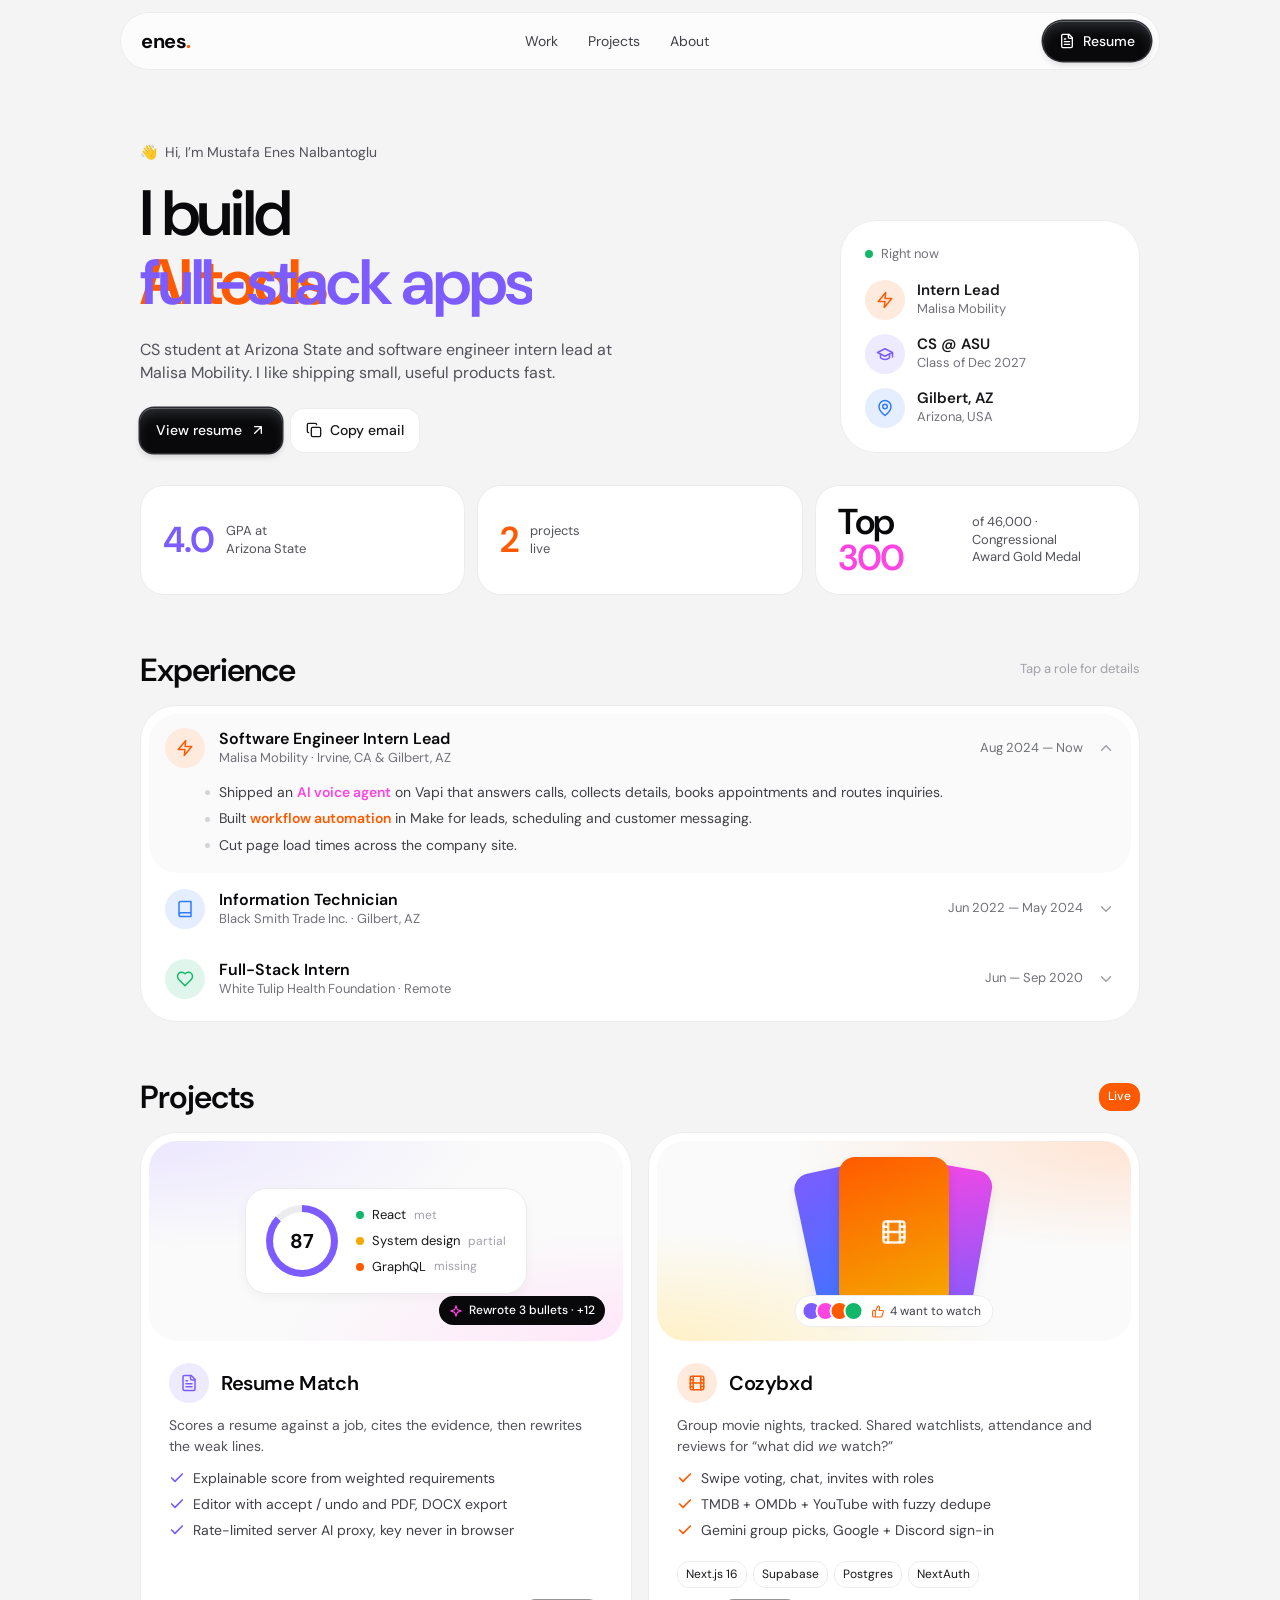
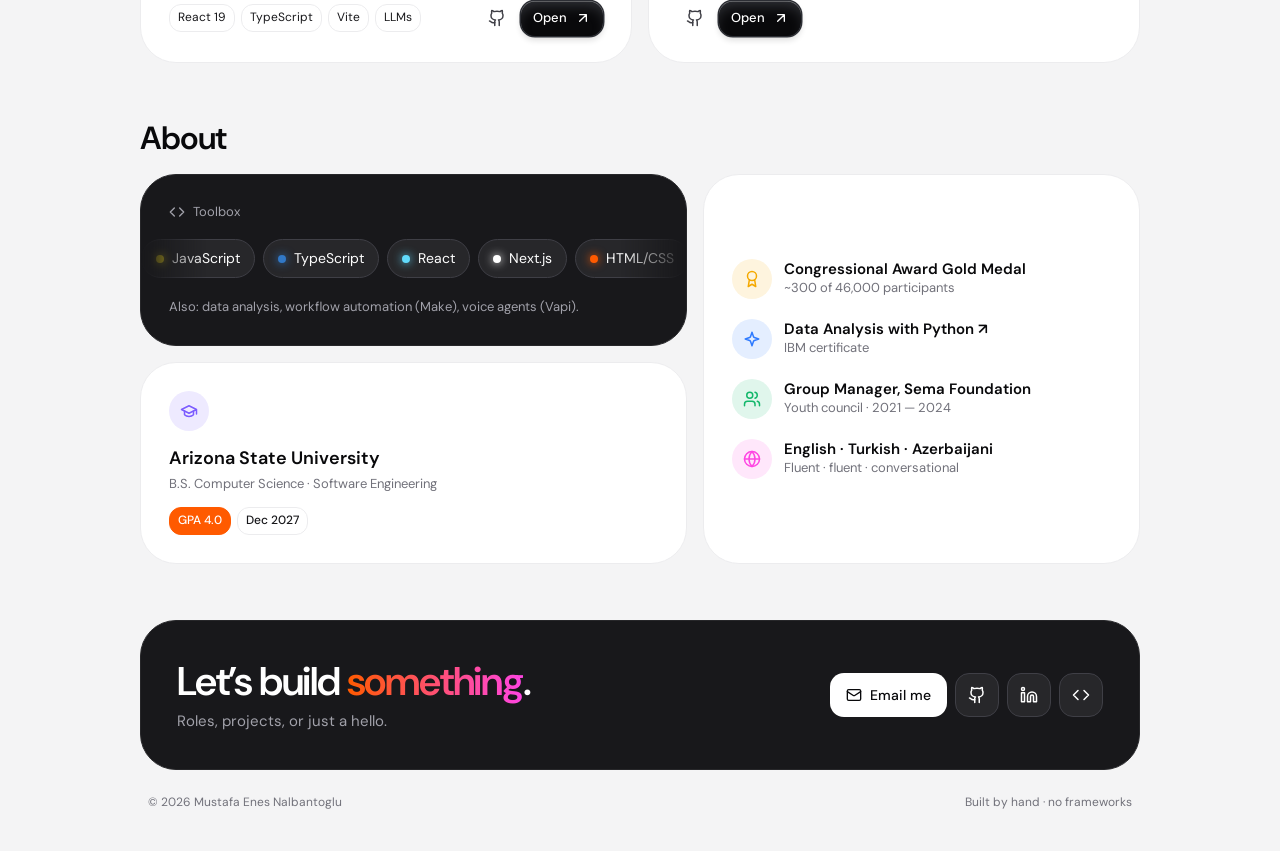
==== index.html @ 62c31217 "Minimal resume site for enesnal.com Static single page following DESIGN.md (Awesomic tokens): experi" ====
<!doctype html>
<html lang="en">
<head>
  <meta charset="utf-8">
  <meta name="viewport" content="width=device-width, initial-scale=1">
  <title>Enes Nalbantoglu</title>
  <meta name="description" content="Mustafa Enes Nalbantoglu — CS at Arizona State University (4.0). Software engineer building AI tools, full-stack apps and automation.">
  <meta name="theme-color" content="#f4f4f5">
  <meta property="og:title" content="Enes Nalbantoglu">
  <meta property="og:description" content="CS at ASU. I build AI tools, full-stack apps and automation.">
  <meta property="og:url" content="https://enesnal.com">
  <meta property="og:type" content="website">
  <link rel="canonical" href="https://enesnal.com">
  <link rel="icon" href="/favicon.svg" type="image/svg+xml">
  <link rel="preconnect" href="https://fonts.googleapis.com">
  <link rel="preconnect" href="https://fonts.gstatic.com" crossorigin>
  <link href="https://fonts.googleapis.com/css2?family=DM+Sans:opsz,wght@9..40,400..700&display=swap" rel="stylesheet">
  <link rel="stylesheet" href="/styles.css">
</head>
<body>
  <!-- Icon sprite (Lucide paths) -->
  <svg width="0" height="0" style="position:absolute" aria-hidden="true">
    <defs>
      <symbol id="i-zap" viewBox="0 0 24 24"><path d="M13 2 3 14h9l-1 8 10-12h-9l1-8z"/></symbol>
      <symbol id="i-book" viewBox="0 0 24 24"><path d="M4 19.5v-15A2.5 2.5 0 0 1 6.5 2H20v20H6.5a2.5 2.5 0 0 1 0-5H20"/></symbol>
      <symbol id="i-heart" viewBox="0 0 24 24"><path d="M19 14c1.49-1.46 3-3.21 3-5.5A5.5 5.5 0 0 0 16.5 3c-1.76 0-3 .5-4.5 2-1.5-1.5-2.74-2-4.5-2A5.5 5.5 0 0 0 2 8.5c0 2.3 1.5 4.05 3 5.5l7 7Z"/></symbol>
      <symbol id="i-cap" viewBox="0 0 24 24"><path d="M22 10v6M2 10l10-5 10 5-10 5z"/><path d="M6 12v5c3 3 9 3 12 0v-5"/></symbol>
      <symbol id="i-award" viewBox="0 0 24 24"><circle cx="12" cy="8" r="6"/><path d="M15.477 12.89 17 22l-5-3-5 3 1.523-9.11"/></symbol>
      <symbol id="i-file" viewBox="0 0 24 24"><path d="M15 2H6a2 2 0 0 0-2 2v16a2 2 0 0 0 2 2h12a2 2 0 0 0 2-2V7Z"/><path d="M14 2v4a2 2 0 0 0 2 2h4M16 13H8M16 17H8M10 9H8"/></symbol>
      <symbol id="i-mail" viewBox="0 0 24 24"><rect width="20" height="16" x="2" y="4" rx="2"/><path d="m22 7-8.97 5.7a1.94 1.94 0 0 1-2.06 0L2 7"/></symbol>
      <symbol id="i-copy" viewBox="0 0 24 24"><rect width="14" height="14" x="8" y="8" rx="2"/><path d="M4 16c-1.1 0-2-.9-2-2V4c0-1.1.9-2 2-2h10c1.1 0 2 .9 2 2"/></symbol>
      <symbol id="i-check" viewBox="0 0 24 24"><path d="M20 6 9 17l-5-5"/></symbol>
      <symbol id="i-arrow" viewBox="0 0 24 24"><path d="M7 7h10v10M7 17 17 7"/></symbol>
      <symbol id="i-chev" viewBox="0 0 24 24"><path d="m6 9 6 6 6-6"/></symbol>
      <symbol id="i-pin" viewBox="0 0 24 24"><path d="M20 10c0 6-8 12-8 12s-8-6-8-12a8 8 0 0 1 16 0Z"/><circle cx="12" cy="10" r="3"/></symbol>
      <symbol id="i-sparkles" viewBox="0 0 24 24"><path d="m12 3-1.9 5.8a2 2 0 0 1-1.3 1.3L3 12l5.8 1.9a2 2 0 0 1 1.3 1.3L12 21l1.9-5.8a2 2 0 0 1 1.3-1.3L21 12l-5.8-1.9a2 2 0 0 1-1.3-1.3Z"/></symbol>
      <symbol id="i-film" viewBox="0 0 24 24"><rect width="18" height="18" x="3" y="3" rx="2"/><path d="M7 3v18M3 7.5h4M3 12h18M3 16.5h4M17 3v18M17 7.5h4M17 16.5h4"/></symbol>
      <symbol id="i-globe" viewBox="0 0 24 24"><circle cx="12" cy="12" r="10"/><path d="M12 2a14.5 14.5 0 0 0 0 20 14.5 14.5 0 0 0 0-20M2 12h20"/></symbol>
      <symbol id="i-users" viewBox="0 0 24 24"><path d="M16 21v-2a4 4 0 0 0-4-4H6a4 4 0 0 0-4 4v2"/><circle cx="9" cy="7" r="4"/><path d="M22 21v-2a4 4 0 0 0-3-3.87M16 3.13a4 4 0 0 1 0 7.75"/></symbol>
      <symbol id="i-code" viewBox="0 0 24 24"><path d="m16 18 6-6-6-6M8 6l-6 6 6 6"/></symbol>
      <symbol id="i-github" viewBox="0 0 24 24"><path d="M15 22v-4a4.8 4.8 0 0 0-1-3.5c3 0 6-2 6-5.5.08-1.25-.27-2.48-1-3.5.28-1.15.28-2.35 0-3.5 0 0-1 0-3 1.5-2.64-.5-5.36-.5-8 0C6 2 5 2 5 2c-.3 1.15-.3 2.35 0 3.5A5.4 5.4 0 0 0 4 9c0 3.5 3 5.5 6 5.5-.39.49-.68 1.05-.85 1.65-.17.6-.22 1.23-.15 1.85v4"/><path d="M9 18c-4.51 2-5-2-7-2"/></symbol>
      <symbol id="i-linkedin" viewBox="0 0 24 24"><path d="M16 8a6 6 0 0 1 6 6v7h-4v-7a2 2 0 0 0-4 0v7h-4v-7a6 6 0 0 1 6-6z"/><rect width="4" height="12" x="2" y="9"/><circle cx="4" cy="4" r="2"/></symbol>
      <symbol id="i-thumb" viewBox="0 0 24 24"><path d="M7 10v12M15 5.88 14 10h5.83a2 2 0 0 1 1.92 2.56l-2.33 8A2 2 0 0 1 17.5 22H4a2 2 0 0 1-2-2v-8a2 2 0 0 1 2-2h2.76a2 2 0 0 0 1.79-1.11L12 2a3.13 3.13 0 0 1 3 3.88Z"/></symbol>
    </defs>
  </svg>

  <div class="progress" aria-hidden="true"></div>

  <header class="nav">
    <a class="logo" href="#top">enes<span>.</span></a>
    <nav aria-label="Sections">
      <a href="#work">Work</a>
      <a href="#projects">Projects</a>
      <a href="#about">About</a>
    </nav>
    <div class="nav-right">
      <a class="btn btn-dark btn-pill" href="/resume.pdf" target="_blank" rel="noopener">
        <svg class="ic"><use href="#i-file"/></svg>Resume
      </a>
      <button class="menu-btn" type="button" aria-label="Open menu" aria-expanded="false" aria-controls="menu">
        <span></span><span></span>
      </button>
    </div>
    <div class="menu" id="menu">
      <a href="#work"><span class="tile t-ember"><svg class="ic"><use href="#i-zap"/></svg></span>Work</a>
      <a href="#projects"><span class="tile t-violet"><svg class="ic"><use href="#i-sparkles"/></svg></span>Projects</a>
      <a href="#about"><span class="tile t-blue"><svg class="ic"><use href="#i-users"/></svg></span>About</a>
      <a href="#contact"><span class="tile t-magenta"><svg class="ic"><use href="#i-mail"/></svg></span>Contact</a>
    </div>
  </header>

  <main class="wrap" id="top">
    <!-- Hero -->
    <section class="hero">
      <div class="hero-main">
        <p class="hello rise" style="--d:0">
          <span class="wave" aria-hidden="true">👋</span> Hi, I’m Mustafa Enes Nalbantoglu
        </p>
        <h1 class="rise" style="--d:1">
          I build<br>
          <span class="rotator" aria-live="polite">
            <span class="word c-ember is-on">AI tools</span>
            <span class="word c-violet">full-stack apps</span>
            <span class="word c-magenta">voice agents</span>
            <span class="word c-green">automations</span>
          </span>
        </h1>
        <p class="lede rise" style="--d:2">CS student at Arizona State and software engineer intern lead at Malisa Mobility. I like shipping small, useful products fast.</p>
        <div class="cta rise" style="--d:3">
          <a class="btn btn-dark" href="/resume.pdf" target="_blank" rel="noopener">View resume <svg class="ic"><use href="#i-arrow"/></svg></a>
          <button class="btn btn-light" type="button" data-copy="menesnalbant@gmail.com">
            <svg class="ic"><use href="#i-copy"/></svg><span>Copy email</span>
          </button>
        </div>
      </div>

      <aside class="card now rise" style="--d:2">
        <p class="card-kicker"><span class="dot"></span> Right now</p>
        <ul class="now-list">
          <li><span class="tile t-ember"><svg class="ic"><use href="#i-zap"/></svg></span><div><b>Intern Lead</b><small>Malisa Mobility</small></div></li>
          <li><span class="tile t-violet"><svg class="ic"><use href="#i-cap"/></svg></span><div><b>CS @ ASU</b><small>Class of Dec 2027</small></div></li>
          <li><span class="tile t-blue"><svg class="ic"><use href="#i-pin"/></svg></span><div><b>Gilbert, AZ</b><small>Arizona, USA</small></div></li>
        </ul>
      </aside>
    </section>

    <!-- Stats -->
    <section class="stats reveal">
      <div class="stat"><b><span data-count="4" data-dec="1">4.0</span></b><span>GPA at<br>Arizona State</span></div>
      <div class="stat"><b data-count="2">2</b><span>projects<br>live</span></div>
      <div class="stat"><b>Top <span data-count="300">300</span></b><span>of 46,000 · Congressional<br>Award Gold Medal</span></div>
    </section>

    <!-- Experience -->
    <section class="block reveal" id="work">
      <div class="block-head">
        <h2>Experience</h2>
        <span class="hint">Tap a role for details</span>
      </div>
      <div class="card list">
        <details class="role" open>
          <summary>
            <span class="tile t-ember"><svg class="ic"><use href="#i-zap"/></svg></span>
            <span class="role-main"><b>Software Engineer Intern Lead</b><small>Malisa Mobility · Irvine, CA &amp; Gilbert, AZ</small></span>
            <span class="date">Aug 2024 — Now</span>
            <svg class="ic chev"><use href="#i-chev"/></svg>
          </summary>
          <div class="role-body"><ul class="bullets">
            <li>Shipped an <mark class="m-magenta">AI voice agent</mark> on Vapi that answers calls, collects details, books appointments and routes inquiries.</li>
            <li>Built <mark class="m-ember">workflow automation</mark> in Make for leads, scheduling and customer messaging.</li>
            <li>Cut page load times across the company site.</li>
          </ul></div>
        </details>
        <details class="role">
          <summary>
            <span class="tile t-blue"><svg class="ic"><use href="#i-book"/></svg></span>
            <span class="role-main"><b>Information Technician</b><small>Black Smith Trade Inc. · Gilbert, AZ</small></span>
            <span class="date">Jun 2022 — May 2024</span>
            <svg class="ic chev"><use href="#i-chev"/></svg>
          </summary>
          <div class="role-body"><ul class="bullets">
            <li>Wrote a <mark class="m-blue">pricing script</mark> that priced Amazon book listings from real-time market averages.</li>
            <li>Built a searchable inventory database across multiple warehouses.</li>
            <li>Designed a sorting system that sped up shipments to distribution centers.</li>
          </ul></div>
        </details>
        <details class="role">
          <summary>
            <span class="tile t-green"><svg class="ic"><use href="#i-heart"/></svg></span>
            <span class="role-main"><b>Full-Stack Intern</b><small>White Tulip Health Foundation · Remote</small></span>
            <span class="date">Jun — Sep 2020</span>
            <svg class="ic chev"><use href="#i-chev"/></svg>
          </summary>
          <div class="role-body"><ul class="bullets">
            <li>Built new pages and content for health webinars.</li>
            <li>Audited the whole site and fixed the bugs found.</li>
          </ul></div>
        </details>
      </div>
    </section>

    <!-- Projects -->
    <section class="block reveal" id="projects">
      <div class="block-head">
        <h2>Projects</h2>
        <span class="badge badge-ember">Live</span>
      </div>
      <div class="projects">
        <article class="card project">
          <div class="shot shot-rm" aria-hidden="true">
            <div class="rm-panel">
              <div class="ring"><span>87</span></div>
              <ul class="reqs">
                <li><i class="ok"></i>React <em>met</em></li>
                <li><i class="mid"></i>System design <em>partial</em></li>
                <li><i class="no"></i>GraphQL <em>missing</em></li>
              </ul>
            </div>
            <div class="rm-edit"><svg class="ic"><use href="#i-sparkles"/></svg> Rewrote 3 bullets · +12</div>
          </div>
          <div class="project-body">
            <div class="project-title">
              <span class="tile t-violet"><svg class="ic"><use href="#i-file"/></svg></span>
              <h3>Resume Match</h3>
            </div>
            <p>Scores a resume against a job, cites the evidence, then rewrites the weak lines.</p>
            <ul class="feats">
              <li><svg class="ic c-violet"><use href="#i-check"/></svg>Explainable score from weighted requirements</li>
              <li><svg class="ic c-violet"><use href="#i-check"/></svg>Editor with accept / undo and PDF, DOCX export</li>
              <li><svg class="ic c-violet"><use href="#i-check"/></svg>Rate-limited server AI proxy, key never in browser</li>
            </ul>
            <div class="project-foot">
              <ul class="tags"><li>React 19</li><li>TypeScript</li><li>Vite</li><li>LLMs</li></ul>
              <div class="links">
                <a href="https://github.com/Enes-Nal/Resume-Match" target="_blank" rel="noopener" aria-label="Resume Match on GitHub"><svg class="ic"><use href="#i-github"/></svg></a>
                <a class="btn btn-dark btn-sm" href="https://resumeai.enesnal.com/" target="_blank" rel="noopener">Open <svg class="ic"><use href="#i-arrow"/></svg></a>
              </div>
            </div>
          </div>
        </article>

        <article class="card project">
          <div class="shot shot-cz" aria-hidden="true">
            <div class="posters">
              <span class="poster p1"></span>
              <span class="poster p2"></span>
              <span class="poster p3"><svg class="ic"><use href="#i-film"/></svg></span>
            </div>
            <div class="votes">
              <span class="avatars"><i></i><i></i><i></i><i></i></span>
              <span class="vote"><svg class="ic"><use href="#i-thumb"/></svg> 4 want to watch</span>
            </div>
          </div>
          <div class="project-body">
            <div class="project-title">
              <span class="tile t-ember"><svg class="ic"><use href="#i-film"/></svg></span>
              <h3>Cozybxd</h3>
            </div>
            <p>Group movie nights, tracked. Shared watchlists, attendance and reviews for “what did <em>we</em> watch?”</p>
            <ul class="feats">
              <li><svg class="ic c-ember"><use href="#i-check"/></svg>Swipe voting, chat, invites with roles</li>
              <li><svg class="ic c-ember"><use href="#i-check"/></svg>TMDB + OMDb + YouTube with fuzzy dedupe</li>
              <li><svg class="ic c-ember"><use href="#i-check"/></svg>Gemini group picks, Google + Discord sign-in</li>
            </ul>
            <div class="project-foot">
              <ul class="tags"><li>Next.js 16</li><li>Supabase</li><li>Postgres</li><li>NextAuth</li></ul>
              <div class="links">
                <a href="https://github.com/Enes-Nal/cozybxd" target="_blank" rel="noopener" aria-label="Cozybxd on GitHub"><svg class="ic"><use href="#i-github"/></svg></a>
                <a class="btn btn-dark btn-sm" href="https://cozybxd.enesnal.com/" target="_blank" rel="noopener">Open <svg class="ic"><use href="#i-arrow"/></svg></a>
              </div>
            </div>
          </div>
        </article>
      </div>
    </section>

    <!-- About bento -->
    <section class="block reveal" id="about">
      <div class="block-head"><h2>About</h2></div>
      <div class="bento">
        <div class="card dark skills">
          <p class="card-kicker light"><svg class="ic"><use href="#i-code"/></svg> Toolbox</p>
          <div class="marquee">
            <div class="track">
              <span class="chip"><i style="--c:#f7df1e"></i>JavaScript</span>
              <span class="chip"><i style="--c:#3178c6"></i>TypeScript</span>
              <span class="chip"><i style="--c:#61dafb"></i>React</span>
              <span class="chip"><i style="--c:#ffffff"></i>Next.js</span>
              <span class="chip"><i style="--c:#ff5a00"></i>HTML/CSS</span>
              <span class="chip"><i style="--c:#ffd43b"></i>Python</span>
              <span class="chip"><i style="--c:#659ad2"></i>C++</span>
              <span class="chip"><i style="--c:#a8b9cc"></i>C</span>
              <span class="chip"><i style="--c:#e70488"></i>Pandas</span>
              <span class="chip"><i style="--c:#3ecf8e"></i>Supabase</span>
              <span class="chip"><i style="--c:#fe45e2"></i>LLM APIs</span>
            </div>
          </div>
          <p class="skills-note">Also: data analysis, workflow automation (Make), voice agents (Vapi).</p>
        </div>

        <div class="card edu">
          <span class="tile t-violet"><svg class="ic"><use href="#i-cap"/></svg></span>
          <b>Arizona State University</b>
          <small>B.S. Computer Science · Software Engineering</small>
          <div class="edu-meta"><span class="badge badge-ember">GPA 4.0</span><span class="badge">Dec 2027</span></div>
        </div>

        <ul class="card extras">
          <li><span class="tile t-yellow"><svg class="ic"><use href="#i-award"/></svg></span><div><b>Congressional Award Gold Medal</b><small>~300 of 46,000 participants</small></div></li>
          <li><span class="tile t-blue"><svg class="ic"><use href="#i-sparkles"/></svg></span><div><b><a href="https://courses.cognitiveclass.ai/certificates/977bfa9b836d493f8ce954194eec64d2" target="_blank" rel="noopener">Data Analysis with Python ↗</a></b><small>IBM certificate</small></div></li>
          <li><span class="tile t-green"><svg class="ic"><use href="#i-users"/></svg></span><div><b>Group Manager, Sema Foundation</b><small>Youth council · 2021 — 2024</small></div></li>
          <li><span class="tile t-magenta"><svg class="ic"><use href="#i-globe"/></svg></span><div><b>English · Turkish · Azerbaijani</b><small>Fluent · fluent · conversational</small></div></li>
        </ul>
      </div>
    </section>

    <!-- Contact -->
    <section class="card dark contact reveal" id="contact">
      <div>
        <h2>Let’s build <span class="grad">something</span>.</h2>
        <p>Roles, projects, or just a hello.</p>
      </div>
      <div class="contact-actions">
        <a class="btn btn-white" href="mailto:menesnalbant@gmail.com"><svg class="ic"><use href="#i-mail"/></svg>Email me</a>
        <a class="icon-btn" href="https://github.com/Enes-Nal" target="_blank" rel="noopener" aria-label="GitHub"><svg class="ic"><use href="#i-github"/></svg></a>
        <a class="icon-btn" href="https://www.linkedin.com/in/mustafa-enes-nalbantoglu/" target="_blank" rel="noopener" aria-label="LinkedIn"><svg class="ic"><use href="#i-linkedin"/></svg></a>
        <a class="icon-btn" href="https://leetcode.com/u/Enes-Nal/" target="_blank" rel="noopener" aria-label="LeetCode"><svg class="ic"><use href="#i-code"/></svg></a>
      </div>
    </section>

    <footer class="footer">
      <span>© <span id="year">2026</span> Mustafa Enes Nalbantoglu</span>
      <span>Built by hand · no frameworks</span>
    </footer>
  </main>

  <div class="toast" role="status" aria-live="polite"></div>

  <script>
    const reduce = matchMedia('(prefers-reduced-motion: reduce)').matches;
    document.getElementById('year').textContent = new Date().getFullYear();

    // Rotating hero word
    const words = [...document.querySelectorAll('.rotator .word')];
    let w = 0;
    if (!reduce) setInterval(() => {
      words[w].classList.replace('is-on', 'is-off');
      const prev = words[w];
      setTimeout(() => prev.classList.remove('is-off'), 500);
      w = (w + 1) % words.length;
      words[w].classList.add('is-on');
    }, 2200);

    // Smooth expand / collapse for experience rows
    document.querySelectorAll('details.role').forEach(d => {
      const body = d.querySelector('.role-body');
      d.querySelector('summary').addEventListener('click', e => {
        if (reduce) return;
        e.preventDefault();
        if (d.dataset.busy) return;
        const opening = !d.open;
        d.dataset.busy = 1;
        if (opening) d.open = true;
        const h = body.scrollHeight;
        d.classList.toggle('closing', !opening);
        body.animate(
          [{ height: opening ? '0px' : h + 'px', opacity: opening ? 0 : 1 },
           { height: opening ? h + 'px' : '0px', opacity: opening ? 1 : 0 }],
          { duration: 340, easing: 'cubic-bezier(.2,.8,.2,1)' }
        ).onfinish = () => {
          if (!opening) d.open = false;
          d.classList.remove('closing');
          delete d.dataset.busy;
        };
      });
    });

    // Mobile menu dropdown
    const menuBtn = document.querySelector('.menu-btn'), menu = document.getElementById('menu');
    const setMenu = open => {
      document.body.classList.toggle('menu-open', open);
      menuBtn.setAttribute('aria-expanded', open);
      menuBtn.setAttribute('aria-label', open ? 'Close menu' : 'Open menu');
    };
    menuBtn.addEventListener('click', () => setMenu(!document.body.classList.contains('menu-open')));
    menu.addEventListener('click', e => { if (e.target.closest('a')) setMenu(false); });
    addEventListener('keydown', e => { if (e.key === 'Escape') setMenu(false); });
    document.addEventListener('click', e => { if (!e.target.closest('.nav')) setMenu(false); });

    // Seamless skills marquee: duplicate the chips once
    const track = document.querySelector('.track');
    track.insertAdjacentHTML('beforeend', track.innerHTML.replaceAll('<span class="chip"', '<span aria-hidden="true" class="chip"'));

    // Scroll reveal + count-up
    const countUp = el => {
      const end = +el.dataset.count, dec = +(el.dataset.dec || 0), t0 = performance.now(), dur = 1100;
      const tick = t => {
        const p = Math.min((t - t0) / dur, 1), e = 1 - Math.pow(1 - p, 3);
        el.textContent = (end * e).toFixed(dec);
        if (p < 1) requestAnimationFrame(tick);
      };
      requestAnimationFrame(tick);
    };
    const io = new IntersectionObserver(entries => entries.forEach(e => {
      if (!e.isIntersecting) return;
      e.target.classList.add('in');
      if (!reduce) e.target.querySelectorAll('[data-count]').forEach(countUp);
      io.unobserve(e.target);
    }), { threshold: .15 });
    document.querySelectorAll('.reveal').forEach(el => io.observe(el));

    // Scroll progress
    const bar = document.querySelector('.progress');
    const onScroll = () => {
      const max = document.documentElement.scrollHeight - innerHeight;
      bar.style.transform = `scaleX(${max > 0 ? scrollY / max : 0})`;
    };
    addEventListener('scroll', onScroll, { passive: true }); onScroll();

    // Cursor spotlight on cards
    document.querySelectorAll('.card').forEach(c => c.addEventListener('pointermove', e => {
      const r = c.getBoundingClientRect();
      c.style.setProperty('--x', `${e.clientX - r.left}px`);
      c.style.setProperty('--y', `${e.clientY - r.top}px`);
    }));

    // Copy email
    const toast = document.querySelector('.toast');
    document.querySelectorAll('[data-copy]').forEach(b => b.addEventListener('click', async () => {
      try { await navigator.clipboard.writeText(b.dataset.copy); toast.textContent = 'Email copied ✓'; }
      catch { location.href = 'mailto:' + b.dataset.copy; return; }
      toast.classList.add('show');
      setTimeout(() => toast.classList.remove('show'), 1800);
    }));
  </script>
</body>
</html>
---- styles.css ----
/* Tokens from DESIGN.md (Awesomic). DM Sans stands in for Cosmica.
   Extra accent hues are used on icons and highlights only. */
:root {
  --obsidian: #09090b;
  --graphite: #18181b;
  --slate: #27272a;
  --iron: #3f3f46;
  --steel: #52525b;
  --fog: #71717a;
  --ash: #a1a1aa;
  --mist: #d4d4d8;
  --cloud: #ececee;
  --paper: #f4f4f5;
  --snow: #ffffff;
  --subtle: #fafafa;

  --ember: #ff5a00;
  --magenta: #fe45e2;
  --violet: #7c5cff;
  --blue: #2f7bff;
  --green: #12b76a;
  --yellow: #f5a900;

  --font: 'DM Sans', ui-sans-serif, system-ui, -apple-system, BlinkMacSystemFont, "Segoe UI", Roboto, sans-serif;
  --r-card: 36px;
  --r-btn: 14px;
  --r-badge: 12px;
  --shadow-btn: inset 0 .5px 0 0 rgba(255,255,255,.5), inset 0 9px 14px -5px rgba(117,123,133,.4), 0 0 0 1.5px #2c2e34, 0 4px 6px 0 rgba(0,0,0,.14);
  --ease: cubic-bezier(.2, .8, .2, 1);
}

*, *::before, *::after { box-sizing: border-box; }
html { scroll-behavior: smooth; scroll-padding-top: 84px; }
body {
  margin: 0;
  background: var(--paper);
  color: var(--graphite);
  font: 400 15px/1.45 var(--font);
  -webkit-font-smoothing: antialiased;
}
h1, h2, h3, p, ul { margin: 0; padding: 0; }
ul { list-style: none; }
a { color: inherit; text-decoration: none; }
button { font: inherit; cursor: pointer; }
b { font-weight: 600; }
small { font-size: 13px; color: var(--fog); }
::selection { background: var(--obsidian); color: var(--snow); }
:focus-visible { outline: 2px solid var(--violet); outline-offset: 3px; border-radius: 8px; }

.ic {
  width: 18px; height: 18px; flex: none;
  fill: none; stroke: currentColor; stroke-width: 2; stroke-linecap: round; stroke-linejoin: round;
}

.c-ember { color: var(--ember); }
.c-violet { color: var(--violet); }
.c-magenta { color: var(--magenta); }
.c-green { color: var(--green); }
.c-blue { color: var(--blue); }

.wrap { max-width: 1040px; margin: 0 auto; padding: 0 20px; }

/* Scroll progress */
.progress {
  position: fixed; inset: 0 0 auto 0; height: 3px; z-index: 30;
  background: linear-gradient(90deg, var(--ember), var(--magenta), var(--violet), var(--blue));
  transform-origin: 0 50%; transform: scaleX(0);
}

/* Nav */
.nav {
  position: sticky; top: 12px; z-index: 20;
  max-width: 1040px; margin: 12px auto 0; padding: 8px 8px 8px 20px;
  display: flex; align-items: center; justify-content: space-between; gap: 16px;
  background: rgba(255,255,255,.72);
  backdrop-filter: blur(16px) saturate(1.4); -webkit-backdrop-filter: blur(16px) saturate(1.4);
  border: 1px solid var(--cloud);
  border-radius: 10000px;
  width: calc(100% - 40px);
}
.logo { font-weight: 700; font-size: 20px; letter-spacing: -.02em; color: var(--obsidian); }
.logo span { color: var(--ember); }
.nav nav { display: flex; gap: 2px; }
.nav nav a { padding: 8px 14px; border-radius: 10000px; font-size: 14px; color: var(--iron); transition: background .2s, color .2s; }
.nav nav a:hover { background: var(--paper); color: var(--obsidian); }

/* Nav right + mobile menu */
.nav-right { display: flex; align-items: center; gap: 6px; }
.menu-btn {
  display: none; width: 40px; height: 40px; border: 0; border-radius: 10000px;
  background: var(--paper); position: relative;
  transition: background .2s;
}
.menu-btn:hover { background: var(--cloud); }
.menu-btn span {
  position: absolute; left: 12px; right: 12px; height: 2px; border-radius: 2px; background: var(--obsidian);
  transition: transform .35s var(--ease);
}
.menu-btn span:first-child { transform: translateY(-3px); }
.menu-btn span:last-child { transform: translateY(3px); }
.menu-open .menu-btn span:first-child { transform: rotate(45deg); }
.menu-open .menu-btn span:last-child { transform: rotate(-45deg); }
.menu {
  position: absolute; top: calc(100% + 8px); right: 0; left: 0;
  display: grid; gap: 2px; padding: 8px;
  background: rgba(255,255,255,.92);
  backdrop-filter: blur(16px) saturate(1.4); -webkit-backdrop-filter: blur(16px) saturate(1.4);
  border: 1px solid var(--cloud); border-radius: 28px;
  box-shadow: 0 4px 12px rgba(0,0,0,.04);
  opacity: 0; visibility: hidden; transform: translateY(-8px) scale(.98); transform-origin: top right;
  transition: opacity .22s, transform .35s var(--ease), visibility 0s .35s;
}
.menu-open .menu { opacity: 1; visibility: visible; transform: none; transition: opacity .22s, transform .35s var(--ease), visibility 0s; }
.menu a {
  display: flex; align-items: center; gap: 12px; padding: 8px; border-radius: 20px;
  font-size: 16px; font-weight: 500; color: var(--obsidian);
  opacity: 0; transform: translateY(-4px); transition: opacity .25s, transform .35s var(--ease), background .2s;
}
.menu a:hover { background: var(--paper); }
.menu .tile { width: 36px; height: 36px; }
.menu-open .menu a { opacity: 1; transform: none; }
.menu-open .menu a:nth-child(2) { transition-delay: .04s; }
.menu-open .menu a:nth-child(3) { transition-delay: .08s; }
.menu-open .menu a:nth-child(4) { transition-delay: .12s; }

/* Buttons */
.btn {
  display: inline-flex; align-items: center; gap: 8px;
  padding: 12px 16px; border-radius: var(--r-btn); border: 0;
  font-size: 14px; font-weight: 500; white-space: nowrap;
  transition: transform .2s var(--ease), background .2s, box-shadow .2s;
}
.btn:active { transform: scale(.97); }
.btn .ic { width: 16px; height: 16px; }
.btn-dark { background: var(--obsidian); color: var(--snow); box-shadow: var(--shadow-btn); }
.btn-dark:hover { background: var(--slate); }
.btn-dark:hover .ic { transform: translate(1px, -1px); }
.btn .ic { transition: transform .2s var(--ease); }
.btn-light { background: var(--snow); color: var(--graphite); box-shadow: inset 0 0 0 1px var(--cloud); }
.btn-light:hover { background: var(--subtle); box-shadow: inset 0 0 0 1px var(--mist); }
.btn-white { background: var(--snow); color: var(--obsidian); }
.btn-white:hover { background: var(--cloud); }
.btn-pill { border-radius: 10000px; padding: 10px 16px; }
.btn-sm { padding: 8px 12px; font-size: 13px; }

/* Cards */
.card {
  position: relative; isolation: isolate; overflow: hidden;
  background: var(--snow);
  border: 1px solid var(--cloud);
  border-radius: var(--r-card);
  padding: 28px;
}
.card::before {
  content: ""; position: absolute; inset: 0; z-index: -1; pointer-events: none;
  background: radial-gradient(360px circle at var(--x, -999px) var(--y, -999px), rgba(124,92,255,.07), transparent 60%);
  opacity: 0; transition: opacity .3s;
}
.card:hover::before { opacity: 1; }
.card.dark { background: var(--graphite); border-color: var(--slate); color: var(--snow); }
.card.dark::before { background: radial-gradient(360px circle at var(--x, -999px) var(--y, -999px), rgba(254,69,226,.14), transparent 60%); }
.card-kicker { display: flex; align-items: center; gap: 8px; font-size: 13px; color: var(--fog); margin-bottom: 16px; }
.card-kicker.light { color: var(--ash); }
.card-kicker .ic { width: 16px; height: 16px; }

/* Icon tiles */
.tile {
  width: 40px; height: 40px; flex: none;
  display: grid; place-items: center;
  border-radius: 40px;
  color: var(--c); background: color-mix(in srgb, var(--c) 13%, white);
  transition: transform .3s var(--ease);
}
.tile .ic { width: 18px; height: 18px; }
.t-ember { --c: var(--ember); }
.t-violet { --c: var(--violet); }
.t-blue { --c: var(--blue); }
.t-green { --c: var(--green); }
.t-magenta { --c: var(--magenta); }
.t-yellow { --c: var(--yellow); }

/* Badges */
.badge {
  display: inline-flex; align-items: center; padding: 4px 8px;
  border-radius: var(--r-badge); border: 1px solid var(--cloud);
  font-size: 12px; font-weight: 500; color: var(--graphite); background: var(--snow);
}
.badge-ember { background: var(--ember); color: var(--snow); border-color: var(--ember); }

/* Hero */
.hero {
  display: grid; grid-template-columns: 1fr 300px; gap: 24px; align-items: end;
  padding: 72px 0 32px;
}
.hello { display: inline-flex; align-items: center; gap: 8px; font-size: 14px; color: var(--steel); margin-bottom: 16px; }
.wave { display: inline-block; transform-origin: 70% 70%; animation: wave 2.4s 1s ease-in-out infinite; }
@keyframes wave { 0%, 60%, 100% { transform: rotate(0); } 10%, 30% { transform: rotate(14deg); } 20% { transform: rotate(-8deg); } 40% { transform: rotate(-4deg); } 50% { transform: rotate(10deg); } }
h1 {
  font-size: clamp(42px, 7vw, 64px); font-weight: 600; line-height: 1.08; letter-spacing: -.035em;
  color: var(--obsidian);
}
.rotator { display: inline-grid; vertical-align: top; overflow: hidden; padding-bottom: .08em; }
.word {
  grid-area: 1 / 1; white-space: nowrap;
  transform: translateY(105%); opacity: 0;
  transition: transform .55s var(--ease), opacity .4s;
}
.word.is-on { transform: none; opacity: 1; }
.word.is-off { transform: translateY(-105%); opacity: 0; }
.lede { font-size: 16px; color: var(--steel); max-width: 480px; margin-top: 16px; }
.cta { display: flex; flex-wrap: wrap; gap: 8px; margin-top: 24px; }

.now { padding: 24px; }
.dot { width: 8px; height: 8px; border-radius: 50%; background: var(--green); box-shadow: 0 0 0 0 rgba(18,183,106,.5); animation: ping 2s infinite; }
@keyframes ping { 70% { box-shadow: 0 0 0 8px rgba(18,183,106,0); } 100% { box-shadow: 0 0 0 0 rgba(18,183,106,0); } }
.now-list { display: grid; gap: 14px; }
.now-list li, .extras li { display: flex; align-items: center; gap: 12px; }
.now-list div, .extras div { display: grid; line-height: 1.3; }
.now-list li:hover .tile, .extras li:hover .tile, .role:hover .tile { transform: rotate(-8deg) scale(1.06); }

/* Entrance animation */
.rise { opacity: 0; transform: translateY(14px); animation: rise .7s var(--ease) forwards; animation-delay: calc(var(--d) * 90ms + 60ms); }
@keyframes rise { to { opacity: 1; transform: none; } }
.reveal { opacity: 0; transform: translateY(18px); transition: opacity .7s var(--ease), transform .7s var(--ease); }
.reveal.in { opacity: 1; transform: none; }

/* Stats */
.stats { display: grid; grid-template-columns: repeat(3, 1fr); gap: 12px; }
.stat {
  display: flex; align-items: center; gap: 12px;
  padding: 18px 22px; background: var(--snow); border: 1px solid var(--cloud); border-radius: 24px;
}
.stat b { font-size: 36px; font-weight: 600; letter-spacing: -.03em; color: var(--obsidian); line-height: 1; font-variant-numeric: tabular-nums; }
.stat > span { font-size: 13px; line-height: 1.35; color: var(--steel); }
.stat:nth-child(1) b span { color: var(--violet); }
.stat:nth-child(2) b { color: var(--ember); }
.stat:nth-child(3) b span { color: var(--magenta); }

/* Blocks */
.block { padding-top: 56px; }
.block-head { display: flex; align-items: center; justify-content: space-between; gap: 12px; margin-bottom: 16px; }
h2 { font-size: 32px; font-weight: 600; letter-spacing: -.03em; line-height: 1.2; color: var(--obsidian); }
.hint { font-size: 13px; color: var(--ash); }

/* Experience */
.list { padding: 8px; }
.role { border-radius: 28px; transition: background .2s; }
.role + .role { margin-top: 2px; }
.role:hover, .role[open] { background: var(--subtle); }
.role summary {
  display: flex; align-items: center; gap: 14px;
  padding: 14px 16px; cursor: pointer; list-style: none;
}
.role summary::-webkit-details-marker { display: none; }
.role-main { display: grid; flex: 1; min-width: 0; line-height: 1.3; }
.role-main b { font-size: 16px; color: var(--obsidian); }
.date { font-size: 13px; color: var(--fog); white-space: nowrap; font-variant-numeric: tabular-nums; }
.chev { color: var(--ash); transition: transform .3s var(--ease); }
.role[open] .chev { transform: rotate(180deg); }
.bullets { display: grid; gap: 6px; padding: 0 20px 18px 70px; color: var(--iron); font-size: 14px; }
.bullets li { position: relative; }
.bullets li::before { content: ""; position: absolute; left: -14px; top: .6em; width: 5px; height: 5px; border-radius: 50%; background: var(--mist); }
.role-body { overflow: hidden; }
.role[open]:not(.closing) .bullets li { animation: rise .45s var(--ease) both; }
.role.closing .chev { transform: rotate(0); }
.role summary:hover .chev { color: var(--iron); }
.role[open] .bullets li:nth-child(2) { animation-delay: .05s; }
.role[open] .bullets li:nth-child(3) { animation-delay: .1s; }
mark { background: none; font-weight: 600; }
.m-magenta { color: var(--magenta); }
.m-ember { color: var(--ember); }
.m-blue { color: var(--blue); }

/* Projects */
.projects { display: grid; grid-template-columns: 1fr 1fr; gap: 16px; }
.card.project { padding: 0; display: flex; flex-direction: column; transition: transform .35s var(--ease), border-color .2s; }
.project:hover { transform: translateY(-4px); border-color: var(--mist); }
.shot {
  position: relative; height: 200px; margin: 8px 8px 0; border-radius: 28px; overflow: hidden;
  display: grid; place-items: center;
}
.project-body { padding: 22px 28px 26px; display: flex; flex-direction: column; gap: 12px; flex: 1; }
.project-title { display: flex; align-items: center; gap: 12px; }
h3 { font-size: 20px; font-weight: 600; letter-spacing: -.02em; color: var(--obsidian); }
.project-body > p { color: var(--steel); font-size: 14px; }
.feats { display: grid; gap: 6px; font-size: 14px; color: var(--iron); }
.feats li { display: flex; gap: 8px; align-items: flex-start; }
.feats .ic { width: 16px; height: 16px; margin-top: 2px; stroke-width: 2.5; }
.project-foot { margin-top: auto; padding-top: 8px; display: flex; justify-content: space-between; align-items: center; gap: 12px; flex-wrap: wrap; }
.tags { display: flex; flex-wrap: wrap; gap: 6px; }
.tags li { padding: 4px 8px; border: 1px solid var(--cloud); border-radius: var(--r-badge); font-size: 12px; color: var(--graphite); }
.links { display: flex; align-items: center; gap: 6px; }
.links > a:not(.btn) { width: 36px; height: 36px; display: grid; place-items: center; border-radius: var(--r-btn); color: var(--iron); transition: background .2s; }
.links > a:not(.btn):hover { background: var(--paper); }

/* Resume Match mock */
.shot-rm { background: radial-gradient(120% 90% at 0% 0%, #ece7ff, transparent 60%), radial-gradient(120% 90% at 100% 100%, #ffe6f9, transparent 60%), var(--subtle); }
.rm-panel {
  display: flex; align-items: center; gap: 18px;
  background: var(--snow); border: 1px solid var(--cloud); border-radius: 22px; padding: 16px 20px;
  box-shadow: 0 4px 12px rgba(0,0,0,.04);
}
@property --p { syntax: '<number>'; inherits: false; initial-value: 0; }
.ring {
  --p: 0;
  width: 72px; height: 72px; border-radius: 50%; display: grid; place-items: center;
  background: conic-gradient(var(--violet) calc(var(--p) * 1%), var(--cloud) 0);
  position: relative;
}
.ring span { position: absolute; font-weight: 700; font-size: 20px; color: var(--obsidian); }
.ring::after { content: ""; position: absolute; inset: 7px; border-radius: 50%; background: var(--snow); }
.ring span { z-index: 1; }
.in .ring { animation: fill 1.6s .3s var(--ease) forwards; }
@keyframes fill { to { --p: 87; } }
.reqs { display: grid; gap: 7px; font-size: 13px; color: var(--graphite); }
.reqs li { display: flex; align-items: center; gap: 8px; }
.reqs em { font-style: normal; color: var(--ash); font-size: 12px; }
.reqs i { width: 8px; height: 8px; border-radius: 50%; }
.reqs .ok { background: var(--green); }
.reqs .mid { background: var(--yellow); }
.reqs .no { background: var(--ember); }
.in .reqs li { animation: rise .5s var(--ease) both; }
.in .reqs li:nth-child(1) { animation-delay: .5s; }
.in .reqs li:nth-child(2) { animation-delay: .65s; }
.in .reqs li:nth-child(3) { animation-delay: .8s; }
.rm-edit {
  position: absolute; right: 18px; bottom: 16px;
  display: inline-flex; align-items: center; gap: 6px;
  padding: 6px 10px; border-radius: 10000px; font-size: 12px; font-weight: 500;
  background: var(--obsidian); color: var(--snow);
  animation: float 4s ease-in-out infinite;
}
.rm-edit .ic { width: 14px; height: 14px; color: var(--magenta); }
@keyframes float { 50% { transform: translateY(-5px); } }

/* Cozybxd mock */
.shot-cz { background: radial-gradient(120% 90% at 100% 0%, #ffe4d3, transparent 60%), radial-gradient(120% 90% at 0% 100%, #fff1c7, transparent 60%), var(--subtle); }
.posters { position: relative; width: 110px; height: 150px; margin-bottom: 18px; }
.poster {
  position: absolute; inset: 0; border-radius: 16px; display: grid; place-items: center; color: rgba(255,255,255,.9);
  box-shadow: 0 4px 12px rgba(0,0,0,.08);
}
.poster .ic { width: 28px; height: 28px; }
.p1 { background: linear-gradient(160deg, #7c5cff, #2f7bff); transform: rotate(-12deg) translateX(-34px); }
.p2 { background: linear-gradient(160deg, #fe45e2, #7c5cff); transform: rotate(10deg) translateX(34px); }
.p3 { background: linear-gradient(160deg, #ff5a00, #f5a900); animation: swipe 4.5s var(--ease) infinite; }
@keyframes swipe {
  0%, 30% { transform: none; }
  45% { transform: translateX(46px) rotate(14deg); opacity: 0; }
  46% { transform: translateY(14px) scale(.9); opacity: 0; }
  60%, 100% { transform: none; opacity: 1; }
}
.votes {
  position: absolute; bottom: 14px; left: 50%; transform: translateX(-50%);
  display: flex; align-items: center; gap: 8px;
  background: var(--snow); border: 1px solid var(--cloud); border-radius: 10000px; padding: 5px 12px 5px 6px;
  font-size: 12px; white-space: nowrap;
}
.avatars { display: flex; }
.avatars i { width: 20px; height: 20px; border-radius: 50%; border: 2px solid var(--snow); margin-left: -6px; }
.avatars i:first-child { margin-left: 0; background: var(--violet); }
.avatars i:nth-child(2) { background: var(--magenta); }
.avatars i:nth-child(3) { background: var(--ember); }
.avatars i:nth-child(4) { background: var(--green); }
.vote { display: inline-flex; align-items: center; gap: 5px; color: var(--iron); }
.vote .ic { width: 13px; height: 13px; color: var(--ember); }

/* Bento */
.bento { display: grid; grid-template-columns: 1.25fr 1fr; grid-template-rows: auto auto; gap: 16px; }
.skills { grid-column: 1; grid-row: 1; }
.edu { grid-column: 1; grid-row: 2; display: grid; gap: 4px; align-content: start; }
.edu .tile { margin-bottom: 10px; }
.edu b { font-size: 18px; color: var(--obsidian); }
.edu-meta { display: flex; gap: 6px; margin-top: 10px; }
.extras { grid-column: 2; grid-row: 1 / 3; display: grid; gap: 20px; align-content: center; }
.extras b { font-size: 15px; color: var(--obsidian); }
.extras a:hover { color: var(--blue); }

.marquee { overflow: hidden; margin: 0 -28px; -webkit-mask: linear-gradient(90deg, transparent, #000 12%, #000 88%, transparent); mask: linear-gradient(90deg, transparent, #000 12%, #000 88%, transparent); }
.track { display: flex; gap: 8px; width: max-content; animation: marquee 28s linear infinite; padding: 2px 0; }
.marquee:hover .track { animation-play-state: paused; }
@keyframes marquee { to { transform: translateX(calc(-50% - 4px)); } }
.chip {
  display: inline-flex; align-items: center; gap: 8px;
  padding: 8px 14px; border-radius: 10000px;
  background: var(--slate); border: 1px solid var(--iron);
  font-size: 14px; color: var(--snow); white-space: nowrap;
}
.chip i { width: 8px; height: 8px; border-radius: 50%; background: var(--c); box-shadow: 0 0 10px var(--c); }
.skills-note { margin-top: 18px; font-size: 13px; color: var(--ash); }

/* Contact */
.contact {
  margin-top: 56px; padding: 36px;
  display: flex; align-items: center; justify-content: space-between; gap: 24px; flex-wrap: wrap;
}
.contact h2 { color: var(--snow); font-size: clamp(28px, 4vw, 40px); }
.contact p { color: var(--ash); margin-top: 6px; }
.grad {
  background: linear-gradient(90deg, var(--ember), var(--magenta), var(--violet), var(--ember));
  background-size: 300% 100%;
  -webkit-background-clip: text; background-clip: text; color: transparent;
  animation: shimmer 6s linear infinite;
}
@keyframes shimmer { to { background-position: 300% 0; } }
.contact-actions { display: flex; gap: 8px; align-items: center; }
.icon-btn {
  width: 44px; height: 44px; display: grid; place-items: center; border-radius: var(--r-btn);
  background: var(--slate); border: 1px solid var(--iron); color: var(--snow);
  transition: background .2s, transform .2s var(--ease);
}
.icon-btn:hover { background: var(--iron); transform: translateY(-2px); }

.footer { display: flex; justify-content: space-between; gap: 12px; padding: 24px 8px 40px; font-size: 12px; color: var(--fog); }

/* Toast */
.toast {
  position: fixed; left: 50%; bottom: 24px; z-index: 40;
  transform: translate(-50%, 20px); opacity: 0; pointer-events: none;
  background: var(--obsidian); color: var(--snow); padding: 10px 16px; border-radius: var(--r-btn);
  font-size: 14px; box-shadow: 0 4px 12px rgba(0,0,0,.14);
  transition: opacity .25s, transform .35s var(--ease);
}
.toast.show { opacity: 1; transform: translate(-50%, 0); }

/* Responsive */
@media (max-width: 860px) {
  .hero { grid-template-columns: 1fr; padding-top: 48px; }
  .projects { grid-template-columns: 1fr; }
  .bento { grid-template-columns: 1fr; }
  .skills, .edu, .extras { grid-column: auto; grid-row: auto; }
}
@media (max-width: 640px) {
  .wrap { padding: 0 16px; }
  .nav { width: calc(100% - 32px); padding-left: 16px; }
  .nav nav { display: none; }
  .nav { padding-right: 6px; }
  .menu-btn { display: block; }
  .nav-right .btn-pill { padding: 10px 14px; }
  .stats { grid-template-columns: 1fr; }
  .card { padding: 22px; border-radius: 28px; }
  .list { padding: 6px; }
  .role summary { padding: 12px; gap: 12px; flex-wrap: wrap; }
  .role-main { flex-basis: calc(100% - 90px); padding-right: 20px; }
  .date { order: 3; margin-left: 52px; }
  .chev { position: absolute; right: 18px; top: 24px; }
  .role { position: relative; }
  .bullets { padding: 0 16px 16px 30px; }
  .project-body { padding: 20px 22px 22px; }
  .marquee { margin: 0 -22px; }
  .contact { padding: 28px; }
  .footer { flex-direction: column; gap: 4px; }
}

@media (prefers-reduced-motion: reduce) {
  *, *::before, *::after { animation: none !important; transition: none !important; }
  html { scroll-behavior: auto; }
  .rise, .reveal { opacity: 1; transform: none; }
  .ring { --p: 87; }
}
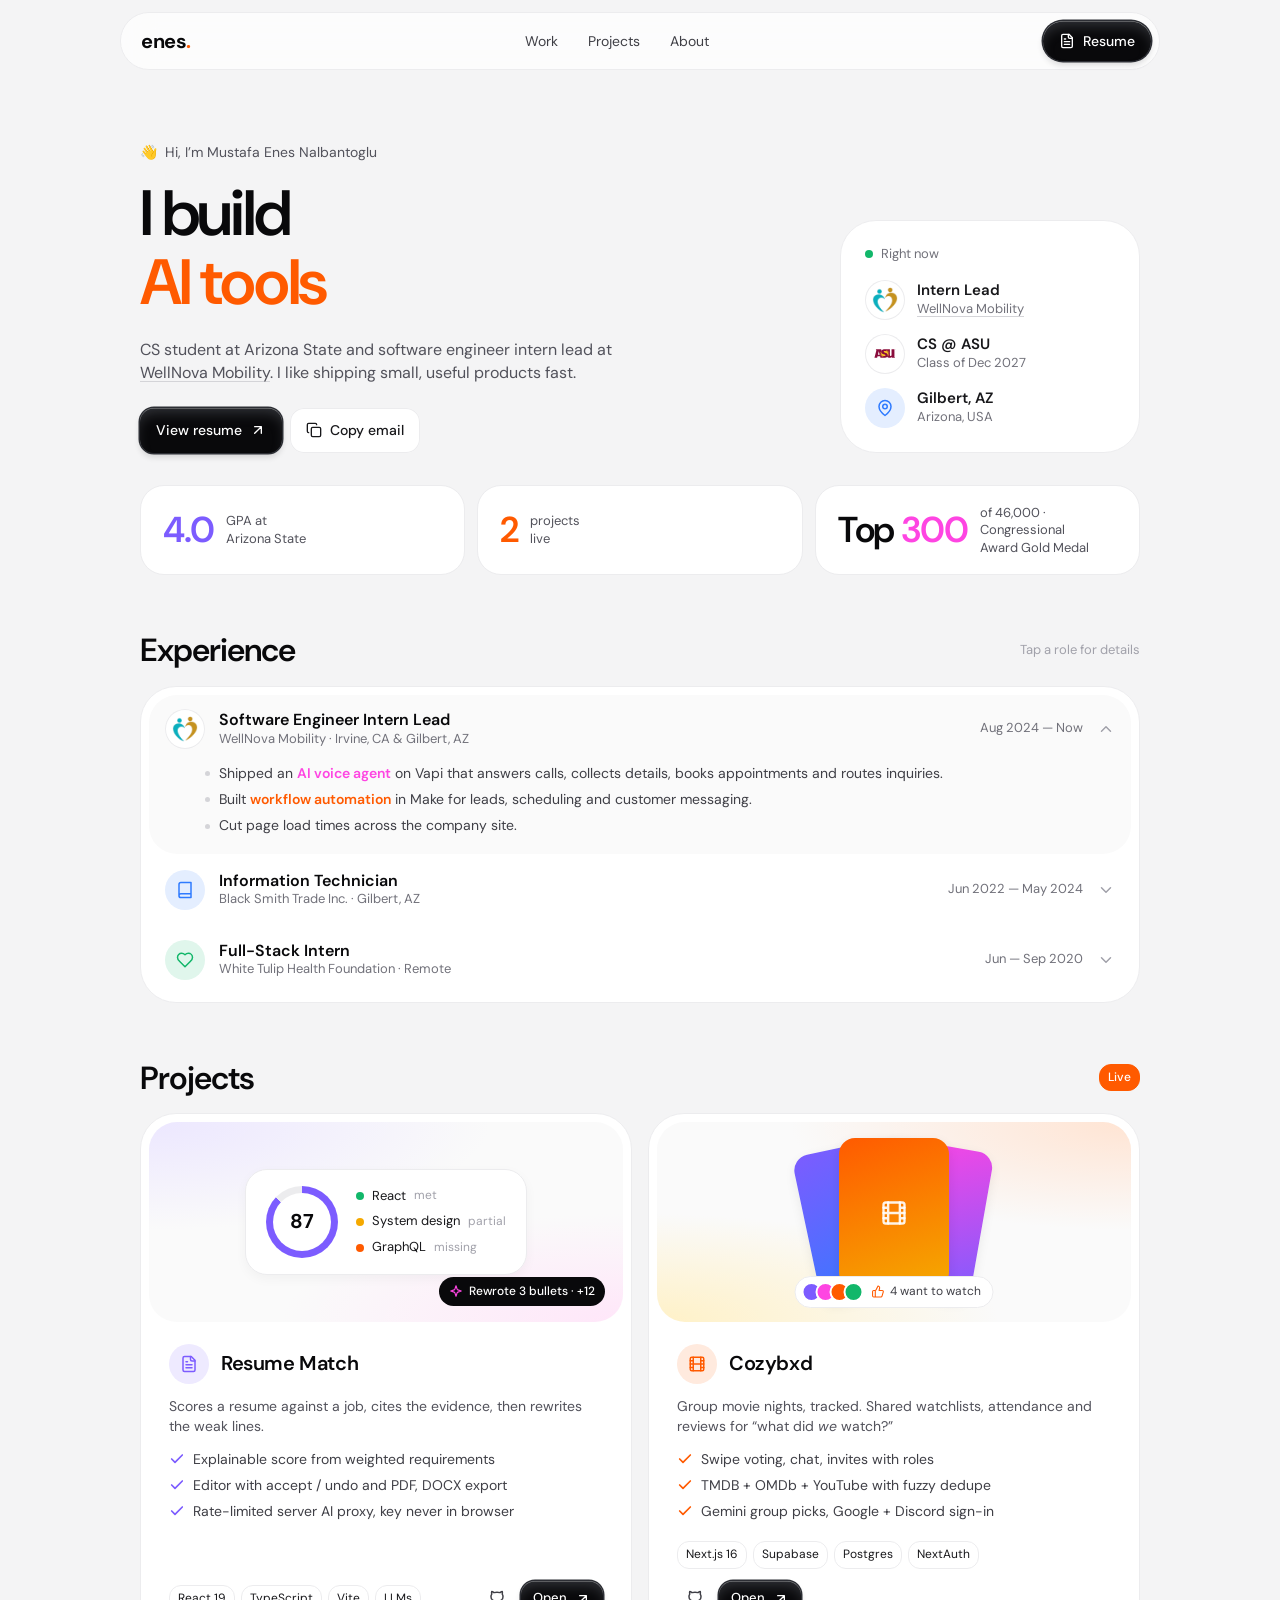
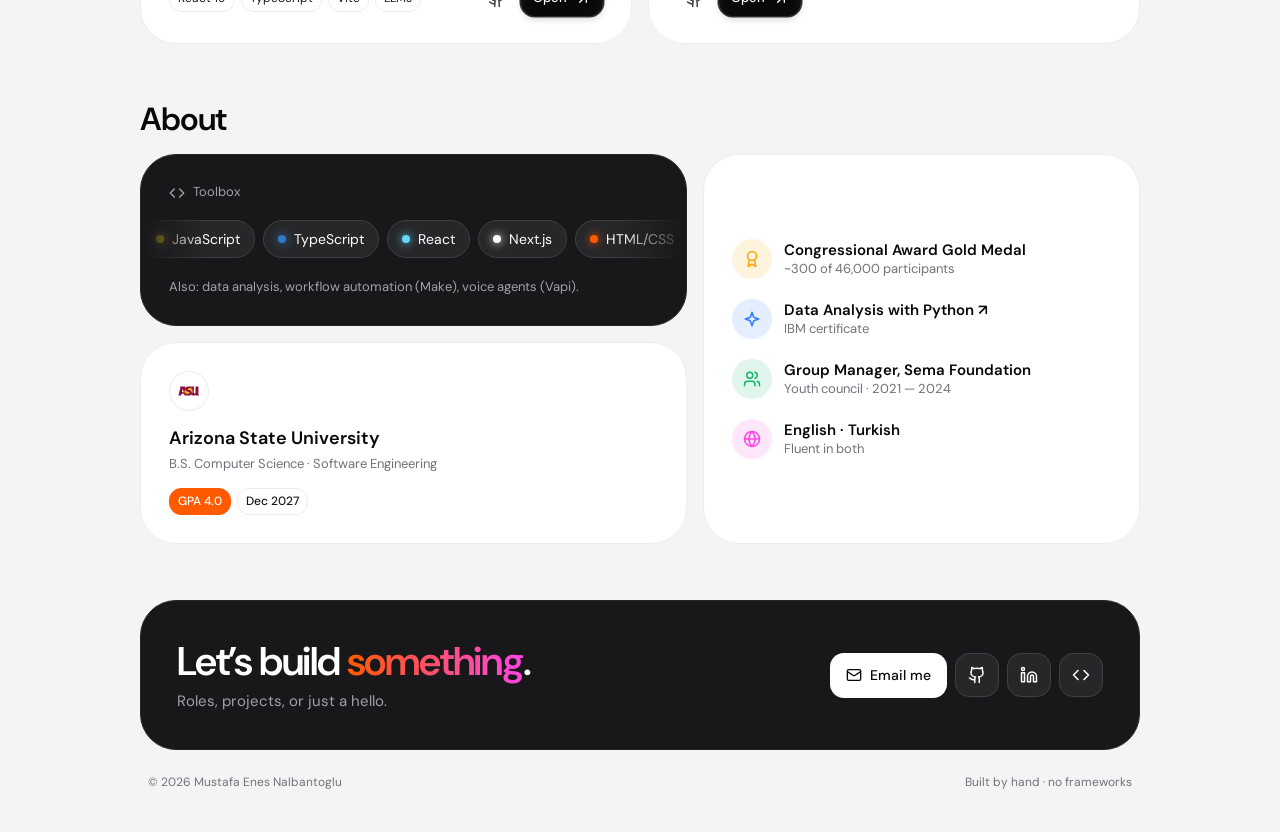
==== commit 4e6cc338: "Switch to WellNova Mobility, add real ASU/WellNova logos, fix count-up jitter, rebuild one-page resu" ====
--- a/index.html
+++ b/index.html
@@ -85,7 +85,7 @@
             <span class="word c-green">automations</span>
           </span>
         </h1>
-        <p class="lede rise" style="--d:2">CS student at Arizona State and software engineer intern lead at Malisa Mobility. I like shipping small, useful products fast.</p>
+        <p class="lede rise" style="--d:2">CS student at Arizona State and software engineer intern lead at <a class="co" href="https://www.wellnovamobility.com/" target="_blank" rel="noopener">WellNova Mobility</a>. I like shipping small, useful products fast.</p>
         <div class="cta rise" style="--d:3">
           <a class="btn btn-dark" href="/resume.pdf" target="_blank" rel="noopener">View resume <svg class="ic"><use href="#i-arrow"/></svg></a>
           <button class="btn btn-light" type="button" data-copy="menesnalbant@gmail.com">
@@ -97,8 +97,8 @@
       <aside class="card now rise" style="--d:2">
         <p class="card-kicker"><span class="dot"></span> Right now</p>
         <ul class="now-list">
-          <li><span class="tile t-ember"><svg class="ic"><use href="#i-zap"/></svg></span><div><b>Intern Lead</b><small>Malisa Mobility</small></div></li>
-          <li><span class="tile t-violet"><svg class="ic"><use href="#i-cap"/></svg></span><div><b>CS @ ASU</b><small>Class of Dec 2027</small></div></li>
+          <li><span class="tile logo"><img src="/logos/wellnova.png" alt="" width="26" height="26"></span><div><b>Intern Lead</b><small><a class="co" href="https://www.wellnovamobility.com/" target="_blank" rel="noopener">WellNova Mobility</a></small></div></li>
+          <li><span class="tile logo"><img src="/logos/asu.svg" alt="" width="30" height="18"></span><div><b>CS @ ASU</b><small>Class of Dec 2027</small></div></li>
           <li><span class="tile t-blue"><svg class="ic"><use href="#i-pin"/></svg></span><div><b>Gilbert, AZ</b><small>Arizona, USA</small></div></li>
         </ul>
       </aside>
@@ -120,8 +120,8 @@
       <div class="card list">
         <details class="role" open>
           <summary>
-            <span class="tile t-ember"><svg class="ic"><use href="#i-zap"/></svg></span>
-            <span class="role-main"><b>Software Engineer Intern Lead</b><small>Malisa Mobility · Irvine, CA &amp; Gilbert, AZ</small></span>
+            <span class="tile logo"><img src="/logos/wellnova.png" alt="" width="26" height="26"></span>
+            <span class="role-main"><b>Software Engineer Intern Lead</b><small>WellNova Mobility · Irvine, CA &amp; Gilbert, AZ</small></span>
             <span class="date">Aug 2024 — Now</span>
             <svg class="ic chev"><use href="#i-chev"/></svg>
           </summary>
@@ -259,7 +259,7 @@
         </div>
 
         <div class="card edu">
-          <span class="tile t-violet"><svg class="ic"><use href="#i-cap"/></svg></span>
+          <span class="tile logo"><img src="/logos/asu.svg" alt="" width="30" height="18"></span>
           <b>Arizona State University</b>
           <small>B.S. Computer Science · Software Engineering</small>
           <div class="edu-meta"><span class="badge badge-ember">GPA 4.0</span><span class="badge">Dec 2027</span></div>
@@ -269,7 +269,7 @@
           <li><span class="tile t-yellow"><svg class="ic"><use href="#i-award"/></svg></span><div><b>Congressional Award Gold Medal</b><small>~300 of 46,000 participants</small></div></li>
           <li><span class="tile t-blue"><svg class="ic"><use href="#i-sparkles"/></svg></span><div><b><a href="https://courses.cognitiveclass.ai/certificates/977bfa9b836d493f8ce954194eec64d2" target="_blank" rel="noopener">Data Analysis with Python ↗</a></b><small>IBM certificate</small></div></li>
           <li><span class="tile t-green"><svg class="ic"><use href="#i-users"/></svg></span><div><b>Group Manager, Sema Foundation</b><small>Youth council · 2021 — 2024</small></div></li>
-          <li><span class="tile t-magenta"><svg class="ic"><use href="#i-globe"/></svg></span><div><b>English · Turkish · Azerbaijani</b><small>Fluent · fluent · conversational</small></div></li>
+          <li><span class="tile t-magenta"><svg class="ic"><use href="#i-globe"/></svg></span><div><b>English · Turkish</b><small>Fluent in both</small></div></li>
         </ul>
       </div>
     </section>
@@ -315,7 +315,7 @@
     document.querySelectorAll('details.role').forEach(d => {
       const body = d.querySelector('.role-body');
       d.querySelector('summary').addEventListener('click', e => {
-        if (reduce) return;
+        if (reduce || e.target.closest('a')) return;
         e.preventDefault();
         if (d.dataset.busy) return;
         const opening = !d.open;
@@ -351,13 +351,21 @@
     const track = document.querySelector('.track');
     track.insertAdjacentHTML('beforeend', track.innerHTML.replaceAll('<span class="chip"', '<span aria-hidden="true" class="chip"'));
 
-    // Scroll reveal + count-up
+    // Scroll reveal + count-up. An invisible copy of the final value reserves
+    // the width, so the changing digits never reflow the text around them.
     const countUp = el => {
-      const end = +el.dataset.count, dec = +(el.dataset.dec || 0), t0 = performance.now(), dur = 1100;
+      const end = +el.dataset.count, dec = +(el.dataset.dec || 0), final = el.textContent;
+      el.classList.add('counting');
+      el.innerHTML = `<span class="count-size" aria-hidden="true">${final}</span><span class="count-val">${(0).toFixed(dec)}</span>`;
+      const val = el.lastChild;
+      let t0, last;
       const tick = t => {
-        const p = Math.min((t - t0) / dur, 1), e = 1 - Math.pow(1 - p, 3);
-        el.textContent = (end * e).toFixed(dec);
+        t0 ??= t;
+        const p = Math.min((t - t0) / 1400, 1), e = 1 - Math.pow(1 - p, 4);
+        const txt = (end * e).toFixed(dec);
+        if (txt !== last) val.textContent = last = txt;
         if (p < 1) requestAnimationFrame(tick);
+        else { el.textContent = final; el.classList.remove('counting'); }
       };
       requestAnimationFrame(tick);
     };
--- a/styles.css
+++ b/styles.css
@@ -178,6 +178,11 @@
 .t-green { --c: var(--green); }
 .t-magenta { --c: var(--magenta); }
 .t-yellow { --c: var(--yellow); }
+.tile.logo { background: var(--snow); box-shadow: inset 0 0 0 1px var(--cloud); }
+.tile.logo img { max-width: 26px; max-height: 26px; width: auto; height: auto; object-fit: contain; }
+.tile.logo img[src$="asu.svg"] { max-width: 30px; }
+a.co { text-decoration: underline; text-decoration-color: var(--mist); text-underline-offset: 3px; transition: color .2s, text-decoration-color .2s; }
+a.co:hover { color: var(--obsidian); text-decoration-color: currentColor; }
 
 /* Badges */
 .badge {
@@ -230,7 +235,10 @@
   display: flex; align-items: center; gap: 12px;
   padding: 18px 22px; background: var(--snow); border: 1px solid var(--cloud); border-radius: 24px;
 }
-.stat b { font-size: 36px; font-weight: 600; letter-spacing: -.03em; color: var(--obsidian); line-height: 1; font-variant-numeric: tabular-nums; }
+.stat b { font-size: 36px; font-weight: 600; letter-spacing: -.03em; color: var(--obsidian); line-height: 1; font-variant-numeric: tabular-nums; white-space: nowrap; }
+.counting { display: inline-grid; justify-items: end; }
+.counting > span { grid-area: 1 / 1; }
+.count-size { visibility: hidden; }
 .stat > span { font-size: 13px; line-height: 1.35; color: var(--steel); }
 .stat:nth-child(1) b span { color: var(--violet); }
 .stat:nth-child(2) b { color: var(--ember); }
